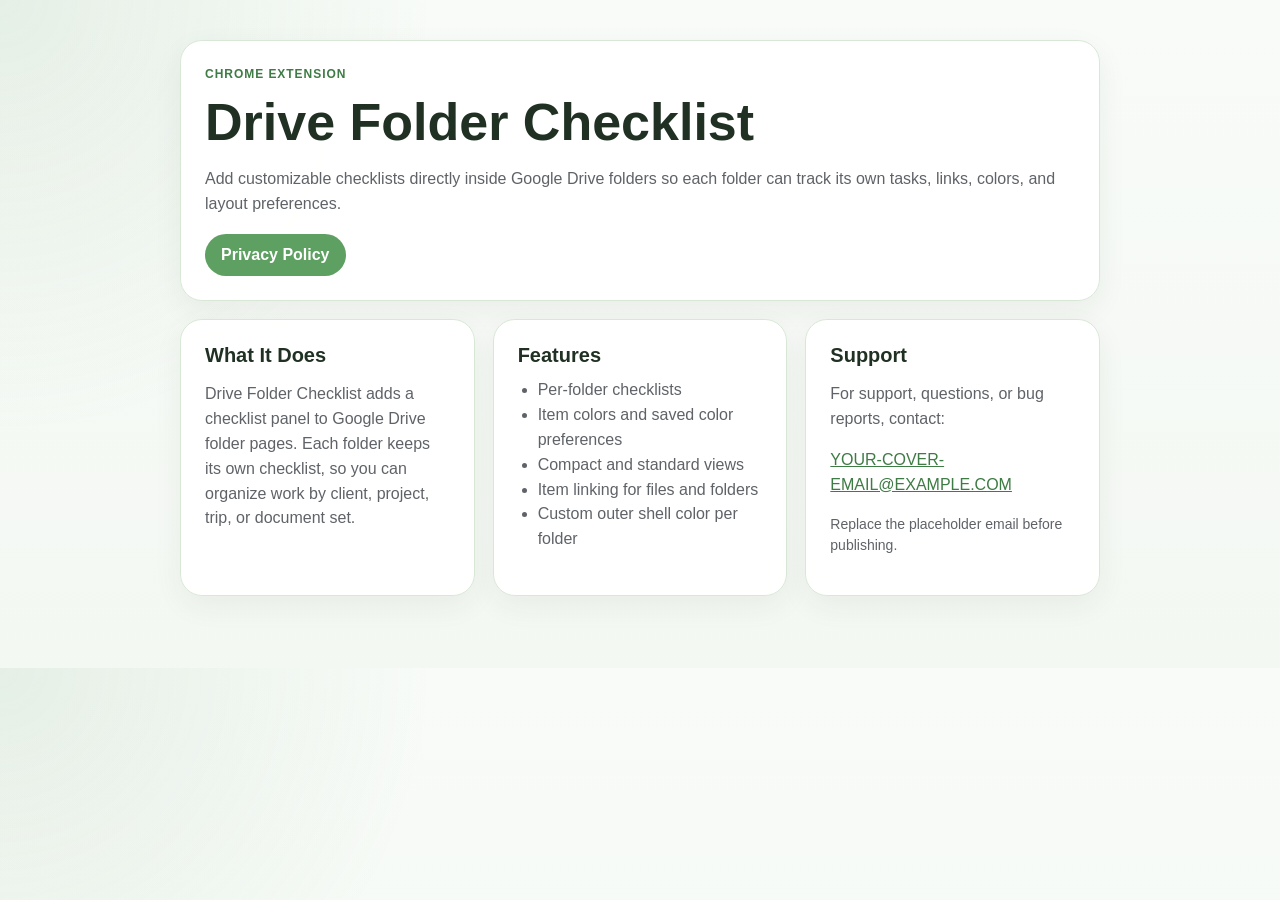
==== index.html @ 0f59fc7d "Add files via upload" ====
<!doctype html>
<html lang="en">
  <head>
    <meta charset="utf-8">
    <meta name="viewport" content="width=device-width, initial-scale=1">
    <title>Drive Folder Checklist</title>
    <meta
      name="description"
      content="Drive Folder Checklist adds customizable checklists to Google Drive folders."
    >
    <link rel="stylesheet" href="./styles.css">
  </head>
  <body>
    <main class="page">
      <section class="hero card">
        <p class="eyebrow">Chrome Extension</p>
        <h1>Drive Folder Checklist</h1>
        <p class="lede">
          Add customizable checklists directly inside Google Drive folders so each folder can
          track its own tasks, links, colors, and layout preferences.
        </p>
        <div class="actions">
          <a class="button" href="./privacy.html">Privacy Policy</a>
        </div>
      </section>

      <section class="grid">
        <article class="card">
          <h2>What It Does</h2>
          <p>
            Drive Folder Checklist adds a checklist panel to Google Drive folder pages. Each folder
            keeps its own checklist, so you can organize work by client, project, trip, or document set.
          </p>
        </article>

        <article class="card">
          <h2>Features</h2>
          <ul>
            <li>Per-folder checklists</li>
            <li>Item colors and saved color preferences</li>
            <li>Compact and standard views</li>
            <li>Item linking for files and folders</li>
            <li>Custom outer shell color per folder</li>
          </ul>
        </article>

        <article class="card">
          <h2>Support</h2>
          <p>
            For support, questions, or bug reports, contact:
          </p>
          <p>
            <a href="mailto:YOUR-COVER-EMAIL@EXAMPLE.COM">YOUR-COVER-EMAIL@EXAMPLE.COM</a>
          </p>
          <p class="note">
            Replace the placeholder email before publishing.
          </p>
        </article>
      </section>
    </main>
  </body>
</html>
---- styles.css ----
:root {
  --bg: #f4f8f3;
  --panel: #ffffff;
  --line: #d8e7d6;
  --text: #203124;
  --muted: #5f6368;
  --accent: #5e9f62;
  --accent-strong: #3e7b45;
}

* {
  box-sizing: border-box;
}

body {
  margin: 0;
  font-family: "Aptos", "Segoe UI", sans-serif;
  background:
    radial-gradient(circle at top left, rgba(94, 159, 98, 0.12), transparent 30%),
    linear-gradient(180deg, #f8fbf8 0%, var(--bg) 100%);
  color: var(--text);
}

.page {
  max-width: 960px;
  margin: 0 auto;
  padding: 40px 20px 72px;
}

.grid {
  display: grid;
  grid-template-columns: repeat(auto-fit, minmax(240px, 1fr));
  gap: 18px;
}

.card {
  background: rgba(255, 255, 255, 0.92);
  border: 1px solid var(--line);
  border-radius: 22px;
  padding: 24px;
  box-shadow: 0 10px 30px rgba(32, 49, 36, 0.06);
  backdrop-filter: blur(8px);
}

.hero {
  margin-bottom: 18px;
}

.eyebrow {
  margin: 0 0 10px;
  color: var(--accent-strong);
  font-size: 12px;
  font-weight: 700;
  letter-spacing: 0.08em;
  text-transform: uppercase;
}

h1,
h2 {
  margin: 0 0 12px;
  line-height: 1.1;
}

h1 {
  font-size: clamp(32px, 5vw, 52px);
}

h2 {
  font-size: 20px;
}

.lede,
p,
li {
  color: var(--muted);
  font-size: 16px;
  line-height: 1.55;
}

ul {
  margin: 0;
  padding-left: 20px;
}

.actions {
  margin-top: 18px;
}

.button {
  display: inline-block;
  padding: 12px 16px;
  border-radius: 999px;
  background: var(--accent);
  color: white;
  text-decoration: none;
  font-weight: 600;
}

.button:hover {
  background: var(--accent-strong);
}

a {
  color: var(--accent-strong);
}

.note {
  font-size: 14px;
}

.prose h2 {
  margin-top: 26px;
}

code {
  padding: 2px 6px;
  border-radius: 6px;
  background: #eef6ee;
  font-size: 14px;
}
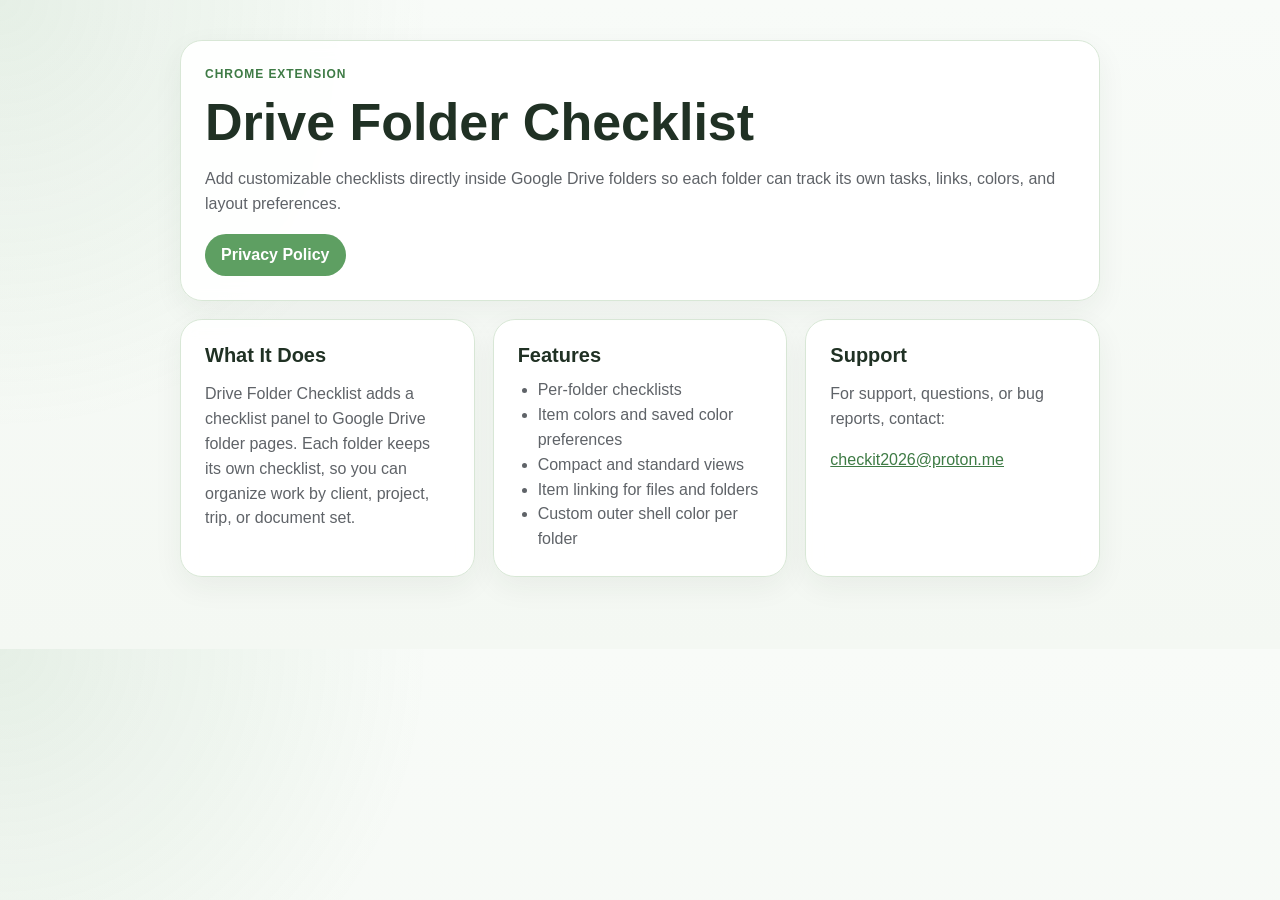
==== commit 3c16da3d: "Add files via upload" ====
--- a/index.html
+++ b/index.html
@@ -50,10 +50,7 @@
             For support, questions, or bug reports, contact:
           </p>
           <p>
-            <a href="mailto:YOUR-COVER-EMAIL@EXAMPLE.COM">YOUR-COVER-EMAIL@EXAMPLE.COM</a>
-          </p>
-          <p class="note">
-            Replace the placeholder email before publishing.
+            <a href="mailto:checkit2026@proton.me">checkit2026@proton.me</a>
           </p>
         </article>
       </section>
